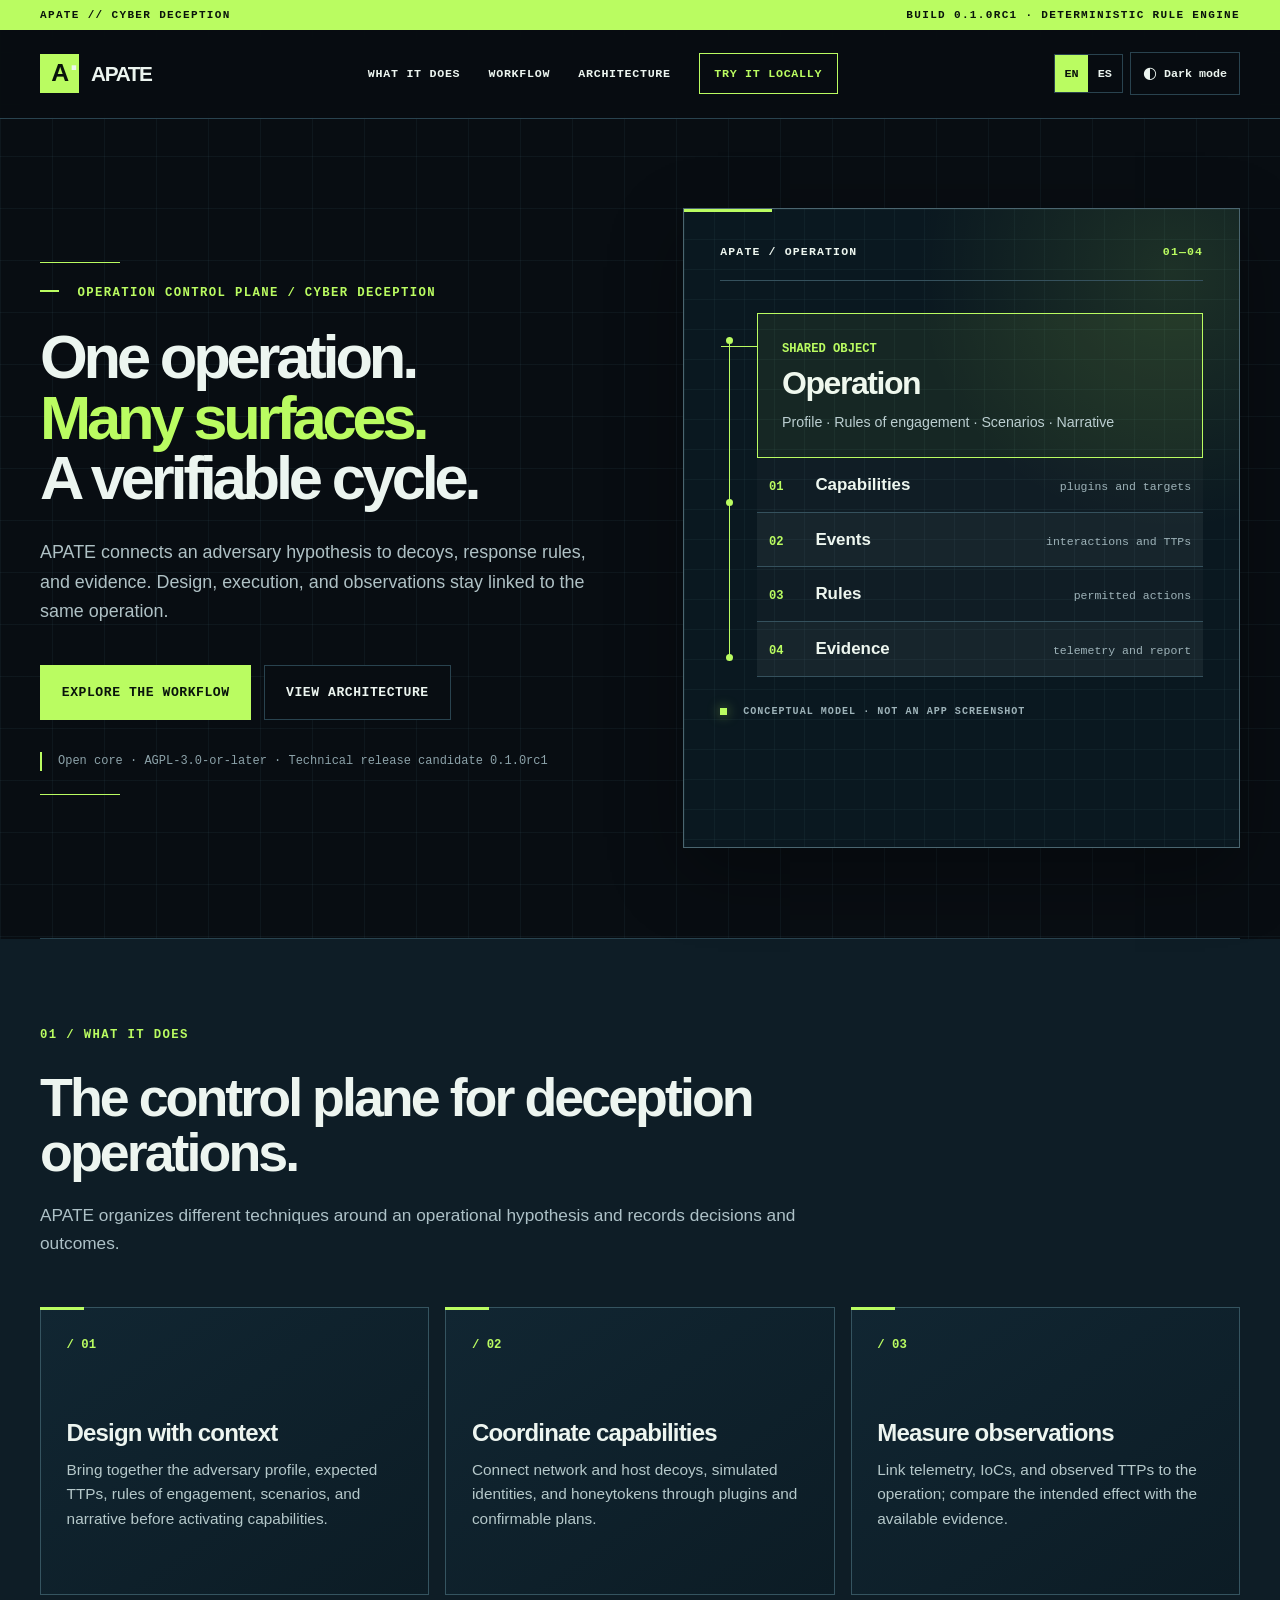
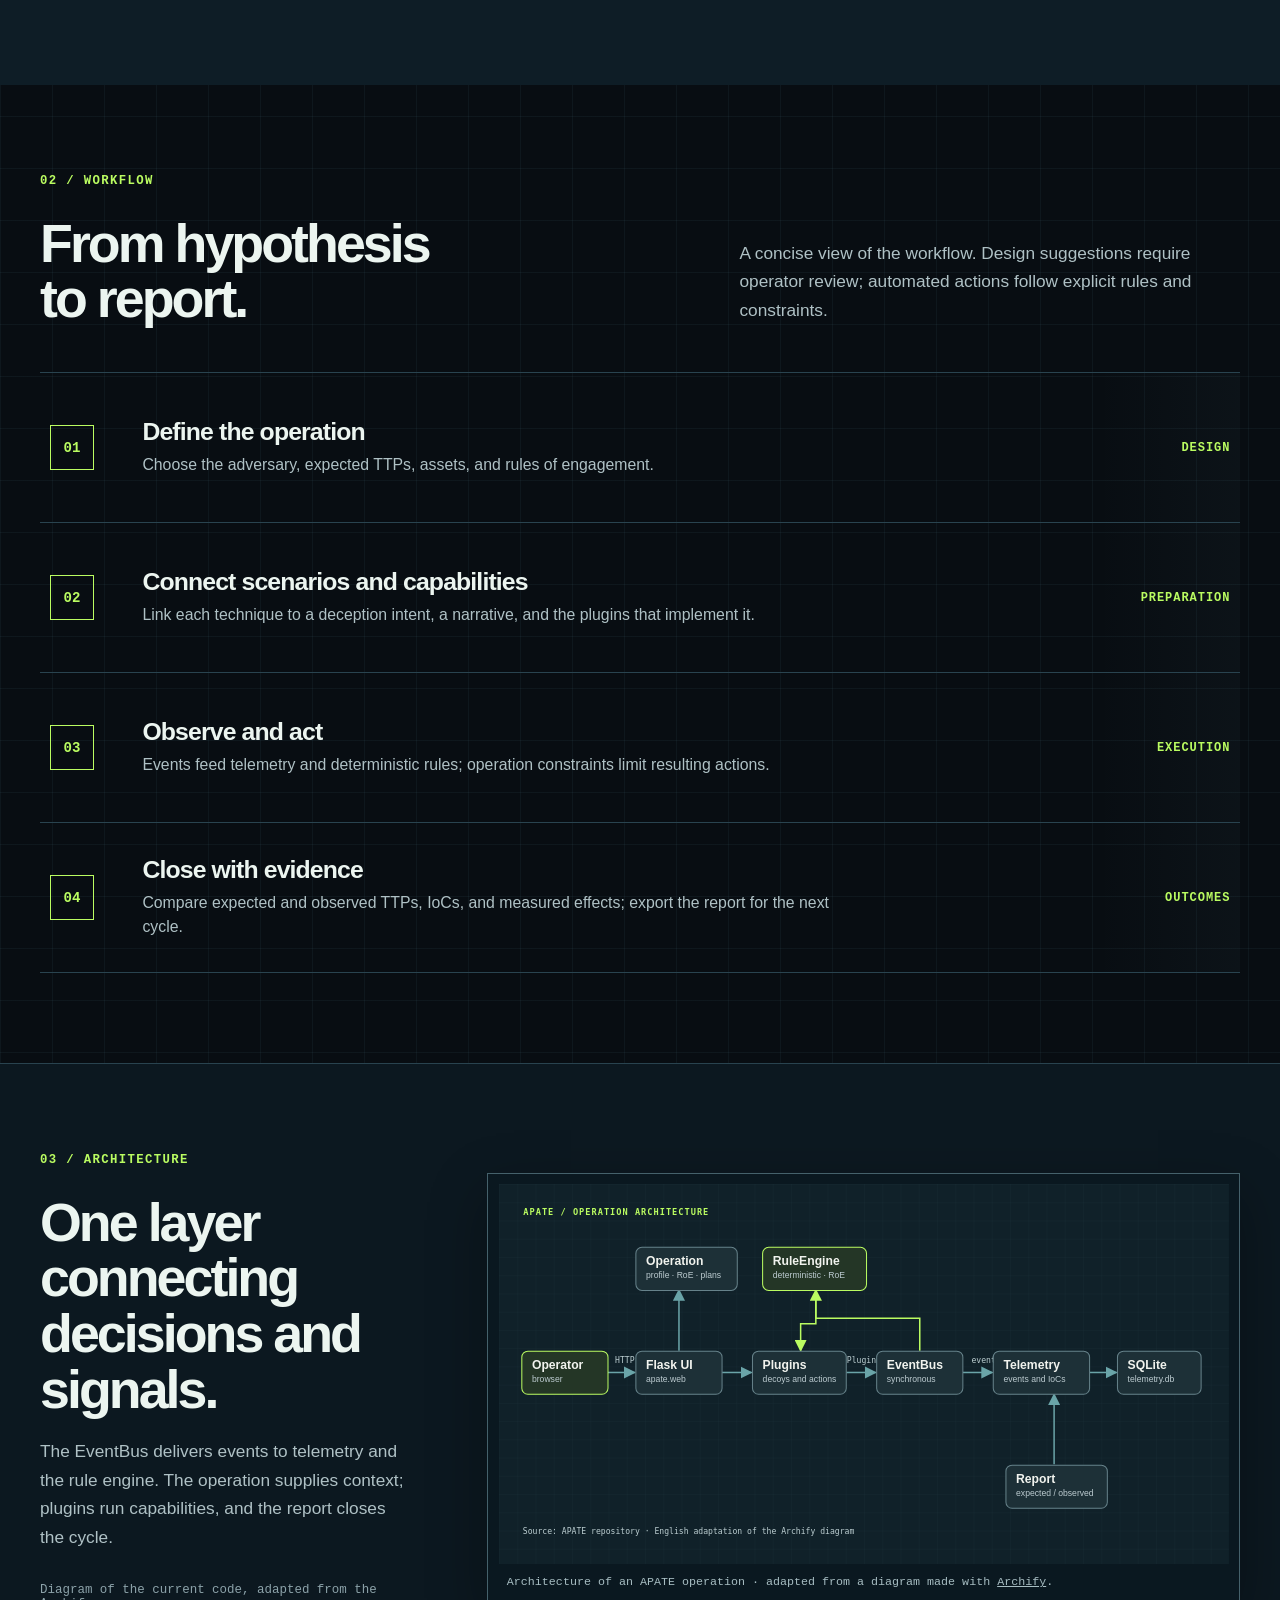
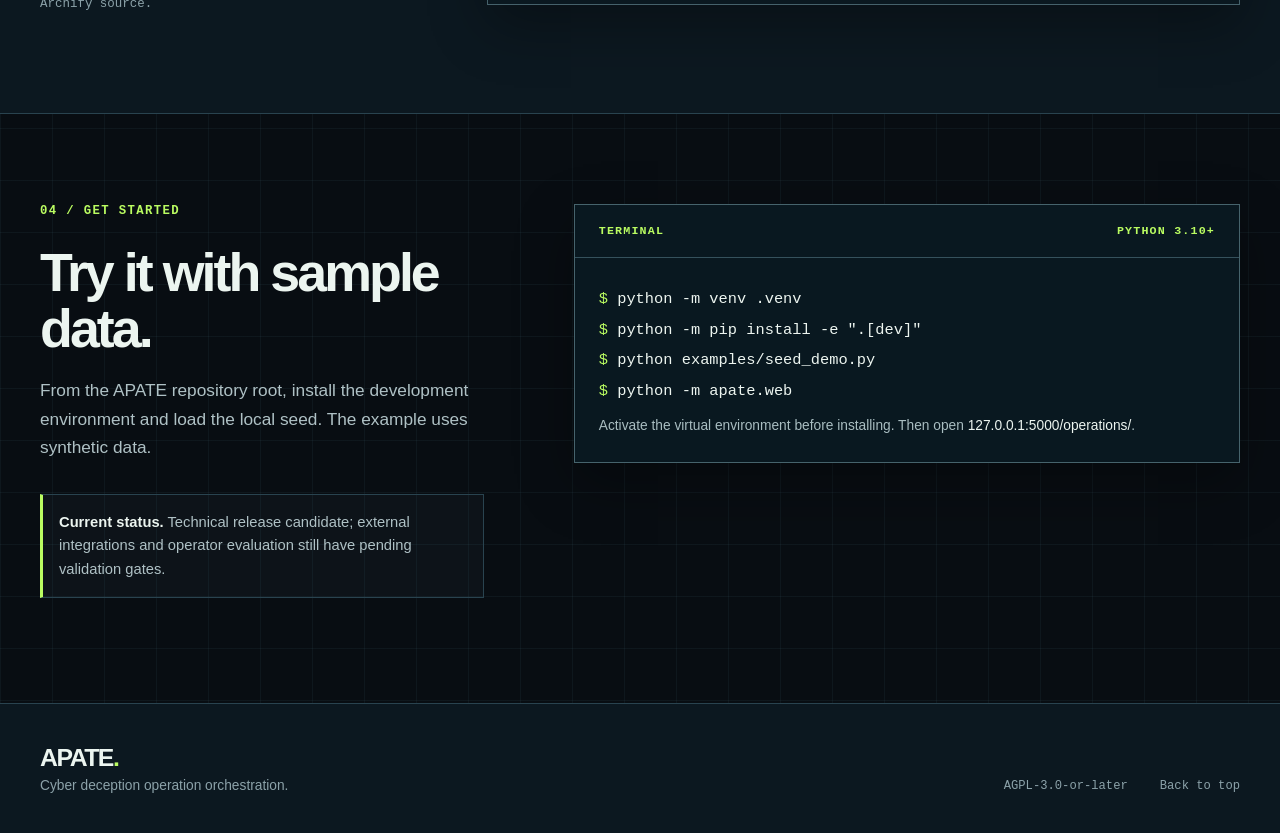
==== index.html @ 5206edf8 "Publish bilingual APATE showcase" ====
<!doctype html>
<html lang="en">
<head>
  <meta charset="utf-8">
  <meta name="viewport" content="width=device-width, initial-scale=1">
  <meta name="theme-color" content="#080d12">
  <meta name="description" content="APATE coordinates cyber deception operations: design, capabilities, deterministic rules, telemetry, and outcomes in one cycle.">
  <title>APATE — cyber deception operations</title>
  <link rel="icon" href="assets/favicon.svg" type="image/svg+xml">
  <script src="site.js"></script>
  <link rel="stylesheet" href="styles.css">
</head>
<body>
  <a class="skip-link" href="#contenido">Skip to content</a>
  <div class="system-bar"><div class="shell system-bar-inner"><span>APATE // CYBER DECEPTION</span><span>BUILD 0.1.0RC1 · DETERMINISTIC RULE ENGINE</span></div></div>
  <header class="site-header">
    <div class="shell header-inner">
      <a class="wordmark" href="#inicio" aria-label="APATE, back to top"><span class="wordmark-mark" aria-hidden="true">A<span class="mark-dot">.</span></span><span>APATE</span></a>
      <nav class="nav" aria-label="Main navigation">
        <a href="#que-hace">What it does</a>
        <a href="#flujo">Workflow</a>
        <a href="#arquitectura">Architecture</a>
        <a class="nav-cta" href="#probar">Try it locally</a>
      </nav>
      <div class="header-controls">
        <div class="language-toggle" role="group" aria-label="Site language">
          <a href="index.html?lang=en" lang="en" hreflang="en" aria-current="page" data-language-choice="en">EN</a>
          <a href="es/index.html?lang=es" lang="es" hreflang="es" data-language-choice="es">ES</a>
        </div>
        <button class="theme-toggle" type="button" data-theme-toggle aria-label="Dark mode" aria-pressed="false"><span class="theme-symbol" aria-hidden="true">◐</span><span>Dark mode</span></button>
      </div>
    </div>
  </header>

  <main id="contenido">
    <section class="hero shell" id="inicio" aria-labelledby="hero-title">
      <div class="hero-copy">
        <p class="eyebrow"><span class="eyebrow-line"></span> OPERATION CONTROL PLANE / CYBER DECEPTION</p>
        <h1 id="hero-title">One operation.<br><em>Many surfaces.</em><br>A verifiable cycle.</h1>
        <p class="hero-lede">APATE connects an adversary hypothesis to decoys, response rules, and evidence. Design, execution, and observations stay linked to the same operation.</p>
        <div class="hero-actions">
          <a class="button button-primary" href="#flujo">Explore the workflow</a>
          <a class="button button-secondary" href="#arquitectura">View architecture</a>
        </div>
        <p class="hero-note">Open core · AGPL-3.0-or-later · Technical release candidate 0.1.0rc1</p>
      </div>

      <div class="hero-visual" role="img" aria-label="Conceptual operation model: profile, rules, capabilities, and evidence">
        <div class="visual-top"><span>APATE / OPERATION</span><span class="visual-id">01—04</span></div>
        <div class="visual-grid">
          <div class="visual-main">
            <span class="visual-label">SHARED OBJECT</span>
            <strong>Operation</strong>
            <p>Profile · Rules of engagement · Scenarios · Narrative</p>
          </div>
          <div class="visual-rail" aria-hidden="true"><span></span><span></span><span></span></div>
          <div class="visual-step"><span class="visual-index">01</span><span>Capabilities</span><small>plugins and targets</small></div>
          <div class="visual-step"><span class="visual-index">02</span><span>Events</span><small>interactions and TTPs</small></div>
          <div class="visual-step"><span class="visual-index">03</span><span>Rules</span><small>permitted actions</small></div>
          <div class="visual-step"><span class="visual-index">04</span><span>Evidence</span><small>telemetry and report</small></div>
        </div>
        <div class="visual-bottom"><span class="visual-pulse" aria-hidden="true"></span><span>CONCEPTUAL MODEL · NOT AN APP SCREENSHOT</span></div>
      </div>
    </section>

    <section class="section section-dark" id="que-hace" aria-labelledby="que-hace-title">
      <div class="shell">
        <div class="section-heading"><p class="eyebrow">01 / WHAT IT DOES</p><h2 id="que-hace-title">The control plane for deception operations.</h2><p>APATE organizes different techniques around an operational hypothesis and records decisions and outcomes.</p></div>
        <div class="feature-grid">
          <article class="feature"><span class="feature-number">/ 01</span><h3>Design with context</h3><p>Bring together the adversary profile, expected TTPs, rules of engagement, scenarios, and narrative before activating capabilities.</p></article>
          <article class="feature"><span class="feature-number">/ 02</span><h3>Coordinate capabilities</h3><p>Connect network and host decoys, simulated identities, and honeytokens through plugins and confirmable plans.</p></article>
          <article class="feature"><span class="feature-number">/ 03</span><h3>Measure observations</h3><p>Link telemetry, IoCs, and observed TTPs to the operation; compare the intended effect with the available evidence.</p></article>
        </div>
      </div>
    </section>

    <section class="section section-flow shell" id="flujo" aria-labelledby="flujo-title">
      <div class="section-heading section-heading-split"><div><p class="eyebrow">02 / WORKFLOW</p><h2 id="flujo-title">From hypothesis<br>to report.</h2></div><p>A concise view of the workflow. Design suggestions require operator review; automated actions follow explicit rules and constraints.</p></div>
      <ol class="flow-list">
        <li><span class="flow-num">01</span><div><h3>Define the operation</h3><p>Choose the adversary, expected TTPs, assets, and rules of engagement.</p></div><span class="flow-keyword">DESIGN</span></li>
        <li><span class="flow-num">02</span><div><h3>Connect scenarios and capabilities</h3><p>Link each technique to a deception intent, a narrative, and the plugins that implement it.</p></div><span class="flow-keyword">PREPARATION</span></li>
        <li><span class="flow-num">03</span><div><h3>Observe and act</h3><p>Events feed telemetry and deterministic rules; operation constraints limit resulting actions.</p></div><span class="flow-keyword">EXECUTION</span></li>
        <li><span class="flow-num">04</span><div><h3>Close with evidence</h3><p>Compare expected and observed TTPs, IoCs, and measured effects; export the report for the next cycle.</p></div><span class="flow-keyword">OUTCOMES</span></li>
      </ol>
    </section>

    <section class="section section-architecture" id="arquitectura" aria-labelledby="arquitectura-title">
      <div class="shell architecture-layout">
        <div class="architecture-copy"><p class="eyebrow">03 / ARCHITECTURE</p><h2 id="arquitectura-title">One layer connecting decisions and signals.</h2><p>The EventBus delivers events to telemetry and the rule engine. The operation supplies context; plugins run capabilities, and the report closes the cycle.</p><p class="architecture-caption">Diagram of the current code, adapted from the Archify source.</p></div>
        <figure class="architecture-figure"><img src="assets/apate-architecture-en.svg" alt="APATE architecture: operator and interface, operation, plugins, EventBus, rule engine, SQLite telemetry, and report" width="1440" height="750" loading="lazy"><figcaption>Architecture of an APATE operation · adapted from a diagram made with <a href="https://github.com/tt-a1i/archify">Archify</a>.</figcaption></figure>
      </div>
    </section>

    <section class="section section-try shell" id="probar" aria-labelledby="probar-title">
      <div class="try-copy"><p class="eyebrow">04 / GET STARTED</p><h2 id="probar-title">Try it with sample data.</h2><p>From the APATE repository root, install the development environment and load the local seed. The example uses synthetic data.</p><p class="status-note"><strong>Current status.</strong> Technical release candidate; external integrations and operator evaluation still have pending validation gates.</p></div>
      <div class="terminal" aria-label="Commands to run APATE locally"><div class="terminal-top"><span>TERMINAL</span><span>PYTHON 3.10+</span></div><pre><code><span class="prompt">$</span> python -m venv .venv
<span class="prompt">$</span> python -m pip install -e ".[dev]"
<span class="prompt">$</span> python examples/seed_demo.py
<span class="prompt">$</span> python -m apate.web</code></pre><p>Activate the virtual environment before installing. Then open <code>127.0.0.1:5000/operations/</code>.</p></div>
    </section>
  </main>

  <footer class="site-footer"><div class="shell footer-inner"><div><strong>APATE<span class="footer-period">.</span></strong><p>Cyber deception operation orchestration.</p></div><div class="footer-meta"><span>AGPL-3.0-or-later</span><a href="#inicio">Back to top</a></div></div></footer>
</body>
</html>
---- styles.css ----
:root {
  color-scheme: dark;
  --paper: #080d12;
  --paper-deep: #0c1820;
  --ink: #ecf5f0;
  --body-text: #afc1c5;
  --muted: #8ca2a9;
  --line: #29434f;
  --grid: rgba(103, 158, 170, .07);
  --signal: #bafc61;
  --signal-ink: #09140b;
  --panel-signal: #bafc61;
  --header-bg: rgba(8, 13, 18, .94);
  --section-bg: #0e1d26;
  --night: #0a1820;
  --night-soft: #112632;
  --night-line: #35515d;
  --shadow: rgba(0, 0, 0, .32);
  font-family: Arial, Helvetica, sans-serif;
  font-synthesis: none;
}

html[data-theme="light"] {
  color-scheme: light;
  --paper: #edf4f4;
  --paper-deep: #dfe9e9;
  --ink: #10232b;
  --body-text: #3b555d;
  --muted: #5c747a;
  --line: #adc3c7;
  --grid: rgba(26, 69, 79, .07);
  --signal: #427000;
  --signal-ink: #ffffff;
  --header-bg: rgba(237, 244, 244, .95);
  --shadow: rgba(22, 53, 65, .14);
}

* { box-sizing: border-box; }
html { scroll-behavior: smooth; }
body {
  margin: 0;
  color: var(--ink);
  background-color: var(--paper);
  background-image:
    linear-gradient(var(--grid) 1px, transparent 1px),
    linear-gradient(90deg, var(--grid) 1px, transparent 1px);
  background-size: 52px 52px;
}
img { display: block; max-width: 100%; }
a { color: inherit; }
a:focus-visible, button:focus-visible { outline: 3px solid var(--signal); outline-offset: 4px; }
section { scroll-margin-top: 8rem; }
.shell { width: min(1360px, calc(100% - 5rem)); margin-inline: auto; }
.skip-link { position: absolute; top: -100px; left: 1rem; z-index: 30; padding: .8rem 1rem; color: var(--signal-ink); background: var(--signal); }
.skip-link:focus { top: 1rem; }

.system-bar { color: var(--signal-ink); background: var(--signal); }
.system-bar-inner {
  display: flex;
  justify-content: space-between;
  gap: 1rem;
  padding-block: .55rem;
  font: 700 .69rem "Courier New", monospace;
  letter-spacing: .12em;
}
.site-header { position: sticky; top: 0; z-index: 20; border-bottom: 1px solid var(--line); background: var(--header-bg); backdrop-filter: blur(14px); }
.header-inner { display: flex; align-items: center; justify-content: space-between; gap: clamp(1rem, 2vw, 2.5rem); min-height: 88px; }
.wordmark { display: inline-flex; align-items: center; gap: .75rem; text-decoration: none; font-size: 1.3rem; font-weight: 900; letter-spacing: -.065em; }
.wordmark-mark { display: grid; place-items: center; position: relative; width: 39px; height: 39px; color: var(--signal-ink); background: var(--signal); font-size: 1.55rem; line-height: 1; }
.mark-dot { position: absolute; top: -11px; right: 2px; color: var(--ink); font-size: 2rem; }
.nav { display: flex; align-items: center; gap: clamp(1rem, 2.2vw, 2.2rem); }
.nav a { font: 700 .73rem "Courier New", monospace; letter-spacing: .06em; text-decoration: none; text-transform: uppercase; }
.nav a:not(.nav-cta):hover, .footer-meta a:hover { color: var(--signal); }
.nav-cta { padding: .8rem .9rem; border: 1px solid var(--signal); color: var(--signal); transition: background .2s, color .2s; }
.nav-cta:hover { color: var(--signal-ink); background: var(--signal); }
.header-controls { display: flex; align-items: center; gap: .45rem; white-space: nowrap; }
.language-toggle { display: inline-flex; border: 1px solid var(--line); }
.language-toggle a { padding: .72rem .6rem; font: 700 .74rem "Courier New", monospace; text-decoration: none; }
.language-toggle a:hover { color: var(--signal); }
.language-toggle a[aria-current="page"] { color: var(--signal-ink); background: var(--signal); }
.language-toggle a[aria-current="page"]:hover { color: var(--signal-ink); }
.theme-toggle { display: inline-flex; align-items: center; gap: .45rem; min-height: 2.7rem; padding: .5rem .75rem; border: 1px solid var(--line); color: var(--ink); background: transparent; font: 700 .73rem "Courier New", monospace; cursor: pointer; }
.theme-toggle:hover, .theme-toggle[aria-pressed="true"] { border-color: var(--signal); color: var(--signal); background: rgba(129, 195, 111, .06); }
.theme-symbol { font-size: 1rem; line-height: 1; }

.hero { display: grid; grid-template-columns: minmax(0, 1.02fr) minmax(0, .98fr); align-items: center; gap: clamp(2.5rem, 5vw, 6rem); min-height: 790px; padding-block: clamp(5rem, 7vw, 8rem); border-bottom: 1px solid var(--line); }
.hero-copy { position: relative; padding-block: 1.5rem; }
.hero-copy::before, .hero-copy::after { content: ""; position: absolute; left: 0; width: 5rem; height: 1px; background: var(--signal); }
.hero-copy::before { top: 0; }
.hero-copy::after { bottom: 0; }
.eyebrow { margin: 0 0 1.7rem; color: var(--signal); font: 700 .77rem "Courier New", monospace; letter-spacing: .11em; text-transform: uppercase; }
.eyebrow-line { display: inline-block; width: 1.2rem; height: 2px; margin: 0 .6rem .22rem 0; background: currentColor; }
h1, h2, h3, p { overflow-wrap: break-word; }
h1, h2, h3 { margin-top: 0; }
h1 { margin-bottom: 1.8rem; font-size: clamp(3.25rem, 4.8vw, 5.7rem); line-height: .99; letter-spacing: -.068em; font-weight: 900; }
h1 em { color: var(--signal); font-style: normal; }
.hero-lede { max-width: 37rem; margin-bottom: 0; color: var(--body-text); font-size: clamp(1.05rem, 1.4vw, 1.2rem); line-height: 1.65; }
.hero-actions { display: flex; flex-wrap: wrap; gap: .8rem; margin-top: 2.4rem; }
.button { display: inline-flex; align-items: center; justify-content: center; min-height: 3.4rem; padding: .8rem 1.3rem; border: 1px solid var(--line); font: 700 .82rem "Courier New", monospace; letter-spacing: .04em; text-decoration: none; text-transform: uppercase; transition: transform .2s, background .2s, color .2s; }
.button:hover { transform: translateY(-2px); }
.button-primary { border-color: var(--signal); color: var(--signal-ink); background: var(--signal); }
.button-primary:hover { box-shadow: 0 0 24px rgba(186, 252, 97, .22); }
.button-secondary { color: var(--ink); background: var(--paper); }
.button-secondary:hover { border-color: var(--signal); color: var(--signal); }
.hero-note { margin: 2rem 0 0; padding-left: 1rem; border-left: 2px solid var(--signal); color: var(--muted); font: .75rem/1.6 "Courier New", monospace; }

.hero-visual {
  position: relative;
  min-height: 640px;
  overflow: hidden;
  padding: clamp(1.3rem, 2.8vw, 2.4rem);
  border: 1px solid #4b6670;
  color: #edf6ef;
  background-color: var(--night);
  background-image:
    radial-gradient(circle at 88% 10%, rgba(186, 252, 97, .11), transparent 34%),
    linear-gradient(rgba(127, 183, 197, .055) 1px, transparent 1px),
    linear-gradient(90deg, rgba(127, 183, 197, .055) 1px, transparent 1px);
  background-size: auto, 30px 30px, 30px 30px;
  box-shadow: 0 24px 70px var(--shadow);
}
.hero-visual::before { content: ""; position: absolute; top: 0; left: 0; width: 88px; height: 3px; background: var(--panel-signal); }
.visual-top, .visual-bottom { display: flex; align-items: center; justify-content: space-between; gap: 1rem; font: 700 .72rem "Courier New", monospace; letter-spacing: .1em; }
.visual-top { padding-bottom: 1.35rem; border-bottom: 1px solid var(--night-line); }
.visual-id { color: var(--panel-signal); }
.visual-grid { position: relative; margin-top: 2rem; padding-left: 2.3rem; }
.visual-main { position: relative; padding: 1.5rem; border: 1px solid var(--panel-signal); color: #eff8ee; background: rgba(186, 252, 97, .065); }
.visual-main::before { content: ""; position: absolute; top: 2rem; left: -2.3rem; width: 2.3rem; height: 1px; background: var(--panel-signal); }
.visual-label, .visual-index { color: var(--panel-signal); font: 700 .76rem "Courier New", monospace; }
.visual-main strong { display: block; margin: .6rem 0; font-size: clamp(1.7rem, 2.5vw, 2.4rem); letter-spacing: -.045em; }
.visual-main p { margin: 0; color: #bbced0; font-size: .89rem; line-height: 1.5; }
.visual-rail { position: absolute; left: .55rem; top: 1.5rem; bottom: 1rem; width: 1px; background: var(--panel-signal); }
.visual-rail span { position: absolute; left: -3px; width: 7px; height: 7px; border-radius: 50%; background: var(--panel-signal); }
.visual-rail span:nth-child(1) { top: 0; }
.visual-rail span:nth-child(2) { top: 50%; }
.visual-rail span:nth-child(3) { bottom: 0; }
.visual-step { display: grid; grid-template-columns: 2.4rem minmax(0, 1fr) auto; align-items: baseline; gap: .5rem; padding: 1.05rem .75rem; border-bottom: 1px solid var(--night-line); background: rgba(255, 255, 255, .025); font-size: 1.06rem; font-weight: 800; }
.visual-step:nth-child(2n) { background: rgba(255, 255, 255, .055); }
.visual-step small { color: #9eb3b9; font: .72rem "Courier New", monospace; text-align: right; }
.visual-bottom { justify-content: flex-start; margin-top: 1.7rem; color: #9eb3b9; font-size: .63rem; line-height: 1.5; }
.visual-pulse { flex: 0 0 auto; width: 7px; height: 7px; background: var(--panel-signal); box-shadow: 0 0 12px rgba(186, 252, 97, .55); }

.section { padding-block: clamp(5rem, 7vw, 8rem); }
.section-dark { color: #edf5f0; background: var(--section-bg); }
.section-heading { max-width: 49rem; }
.section-heading h2, .architecture-copy h2, .try-copy h2 { margin-bottom: 1.2rem; font-size: clamp(2.6rem, 4.2vw, 4.7rem); line-height: 1.04; letter-spacing: -.055em; }
.section-heading > p:last-child, .architecture-copy > p:not(.eyebrow):not(.architecture-caption), .try-copy > p:not(.eyebrow):not(.status-note) { font-size: 1.08rem; line-height: 1.65; }
.section-dark .section-heading > p:last-child { color: #adc1c7; }
.section-dark .eyebrow { color: var(--panel-signal); }
.feature-grid { display: grid; grid-template-columns: repeat(3, 1fr); gap: 1rem; margin-top: 3.1rem; }
.feature { position: relative; min-height: 288px; padding: 1.6rem; border: 1px solid #355460; background: linear-gradient(145deg, #112632, #0c1c25); }
.feature::before { content: ""; position: absolute; top: -1px; left: -1px; width: 44px; height: 3px; background: var(--panel-signal); }
.feature-number { color: var(--panel-signal); font: 700 .77rem "Courier New", monospace; }
.feature h3 { margin: 4.2rem 0 .75rem; font-size: 1.5rem; line-height: 1.13; letter-spacing: -.035em; }
.feature p { margin: 0; color: #b5c8ca; font-size: .96rem; line-height: 1.58; }

.section-heading-split { display: grid; grid-template-columns: 1fr .75fr; gap: 2rem; align-items: end; max-width: none; margin-bottom: 2.8rem; }
.section-heading-split h2 { margin-bottom: 0; }
.section-heading-split > p { max-width: 31rem; margin-bottom: .2rem; color: var(--body-text); }
.flow-list { padding: 0; margin: 0; list-style: none; border-top: 1px solid var(--line); }
.flow-list li { display: grid; grid-template-columns: 4.5rem minmax(0, 1fr) 10rem; gap: 1.3rem; align-items: center; min-height: 150px; padding-inline: .6rem; border-bottom: 1px solid var(--line); background: linear-gradient(90deg, transparent 88%, rgba(127, 183, 197, .035)); }
.flow-list li:hover { background: rgba(127, 183, 197, .06); }
.flow-num { display: grid; place-items: center; width: 2.8rem; height: 2.8rem; border: 1px solid var(--signal); color: var(--signal); font: 700 .88rem "Courier New", monospace; }
.flow-list h3 { margin-bottom: .45rem; font-size: 1.55rem; letter-spacing: -.035em; }
.flow-list p { max-width: 44rem; margin: 0; color: var(--body-text); font-size: .99rem; line-height: 1.55; }
.flow-keyword { color: var(--signal); font: 700 .75rem "Courier New", monospace; letter-spacing: .08em; text-align: right; }

.section-architecture { background: var(--paper-deep); border-top: 1px solid var(--line); border-bottom: 1px solid var(--line); }
.architecture-layout { display: grid; grid-template-columns: minmax(0, .66fr) minmax(0, 1.34fr); gap: clamp(2rem, 6vw, 7rem); align-items: center; }
.architecture-copy > p:not(.eyebrow):not(.architecture-caption) { color: var(--body-text); }
.architecture-caption { margin-top: 2rem; color: var(--muted); font: .78rem "Courier New", monospace; }
.architecture-figure { margin: 0; padding: .65rem; border: 1px solid #45616b; background: var(--night); box-shadow: 0 20px 55px var(--shadow); }
.architecture-figure img { width: 100%; height: auto; }
.architecture-figure figcaption { padding: .7rem .5rem .25rem; color: #a7bdc2; font: .73rem "Courier New", monospace; }
.architecture-figure a:hover { color: var(--panel-signal); }

.section-try { display: grid; grid-template-columns: minmax(0, .8fr) minmax(0, 1.2fr); gap: clamp(2rem, 7vw, 7rem); align-items: start; }
.try-copy > p:not(.eyebrow):not(.status-note) { color: var(--body-text); }
.status-note { margin-top: 2rem; padding: 1rem; border: 1px solid var(--line); border-left: 3px solid var(--signal); color: var(--body-text); font-size: .92rem; line-height: 1.6; background: rgba(127, 183, 197, .04); }
.status-note strong { color: var(--ink); }
.terminal { color: #edf5f0; border: 1px solid #46636c; background: #091820; box-shadow: 0 20px 55px var(--shadow); }
.terminal-top { display: flex; justify-content: space-between; gap: 1rem; padding: 1.2rem 1.5rem; border-bottom: 1px solid #35515c; color: var(--panel-signal); font: 700 .73rem "Courier New", monospace; letter-spacing: .1em; }
.terminal pre { overflow-x: auto; padding: 1.6rem 1.5rem .5rem; margin: 0; font: .96rem/2 "Courier New", monospace; }
.terminal code { font-family: inherit; }
.terminal .prompt { color: var(--panel-signal); }
.terminal p { padding: 0 1.5rem 1.6rem; margin: 0; color: #a9bdc1; font-size: .86rem; line-height: 1.6; }
.terminal p code { color: #edf5f0; }

.site-footer { border-top: 1px solid var(--line); background: var(--paper-deep); }
.footer-inner { display: flex; justify-content: space-between; align-items: end; gap: 2rem; padding-block: 2.5rem; }
.footer-inner strong { font-size: 1.55rem; font-weight: 900; letter-spacing: -.06em; }
.footer-period { color: var(--signal); }
.footer-inner p { margin: .4rem 0 0; color: var(--muted); font-size: .86rem; }
.footer-meta { display: flex; gap: 2rem; color: var(--muted); font: .76rem "Courier New", monospace; }
.footer-meta a { text-decoration: none; }

@media (max-width: 1100px) {
  .shell { width: min(100% - 3rem, 900px); }
  .header-inner { flex-wrap: wrap; gap: 1rem 1.5rem; padding-block: 1rem; }
  .nav { order: 3; width: 100%; justify-content: flex-start; }
  .hero { grid-template-columns: 1fr; min-height: auto; }
  .hero-visual { min-height: auto; max-width: 700px; }
  .architecture-layout { grid-template-columns: 1fr; }
  .architecture-copy { max-width: 46rem; }
}

@media (max-width: 720px) {
  .shell { width: calc(100% - 2rem); }
  section { scroll-margin-top: 12rem; }
  .system-bar-inner { flex-wrap: wrap; font-size: .62rem; }
  .header-inner { align-items: flex-start; flex-direction: column; gap: .75rem; }
  .header-controls { width: 100%; justify-content: space-between; }
  .nav { width: 100%; overflow-x: auto; gap: 1.2rem; padding-bottom: .3rem; white-space: nowrap; }
  .nav a { font-size: .7rem; }
  .nav-cta { padding: .55rem .65rem; }
  .hero { padding-block: 4rem 5rem; }
  h1 { font-size: clamp(2.9rem, 10.5vw, 4.7rem); }
  .hero-visual { padding: 1.1rem; }
  .visual-step { grid-template-columns: 2rem 1fr; }
  .visual-step small { grid-column: 2; text-align: left; }
  .feature-grid, .section-heading-split, .section-try { grid-template-columns: 1fr; }
  .feature { min-height: 238px; }
  .feature h3 { margin-top: 2.5rem; }
  .flow-list li { grid-template-columns: 3rem 1fr; gap: .5rem 1rem; padding-block: 1.4rem; }
  .flow-keyword { grid-column: 2; text-align: left; }
  .footer-inner { align-items: flex-start; flex-direction: column; }
}

@media (prefers-reduced-motion: reduce) {
  html { scroll-behavior: auto; }
  .button, .nav-cta { transition: none; }
}
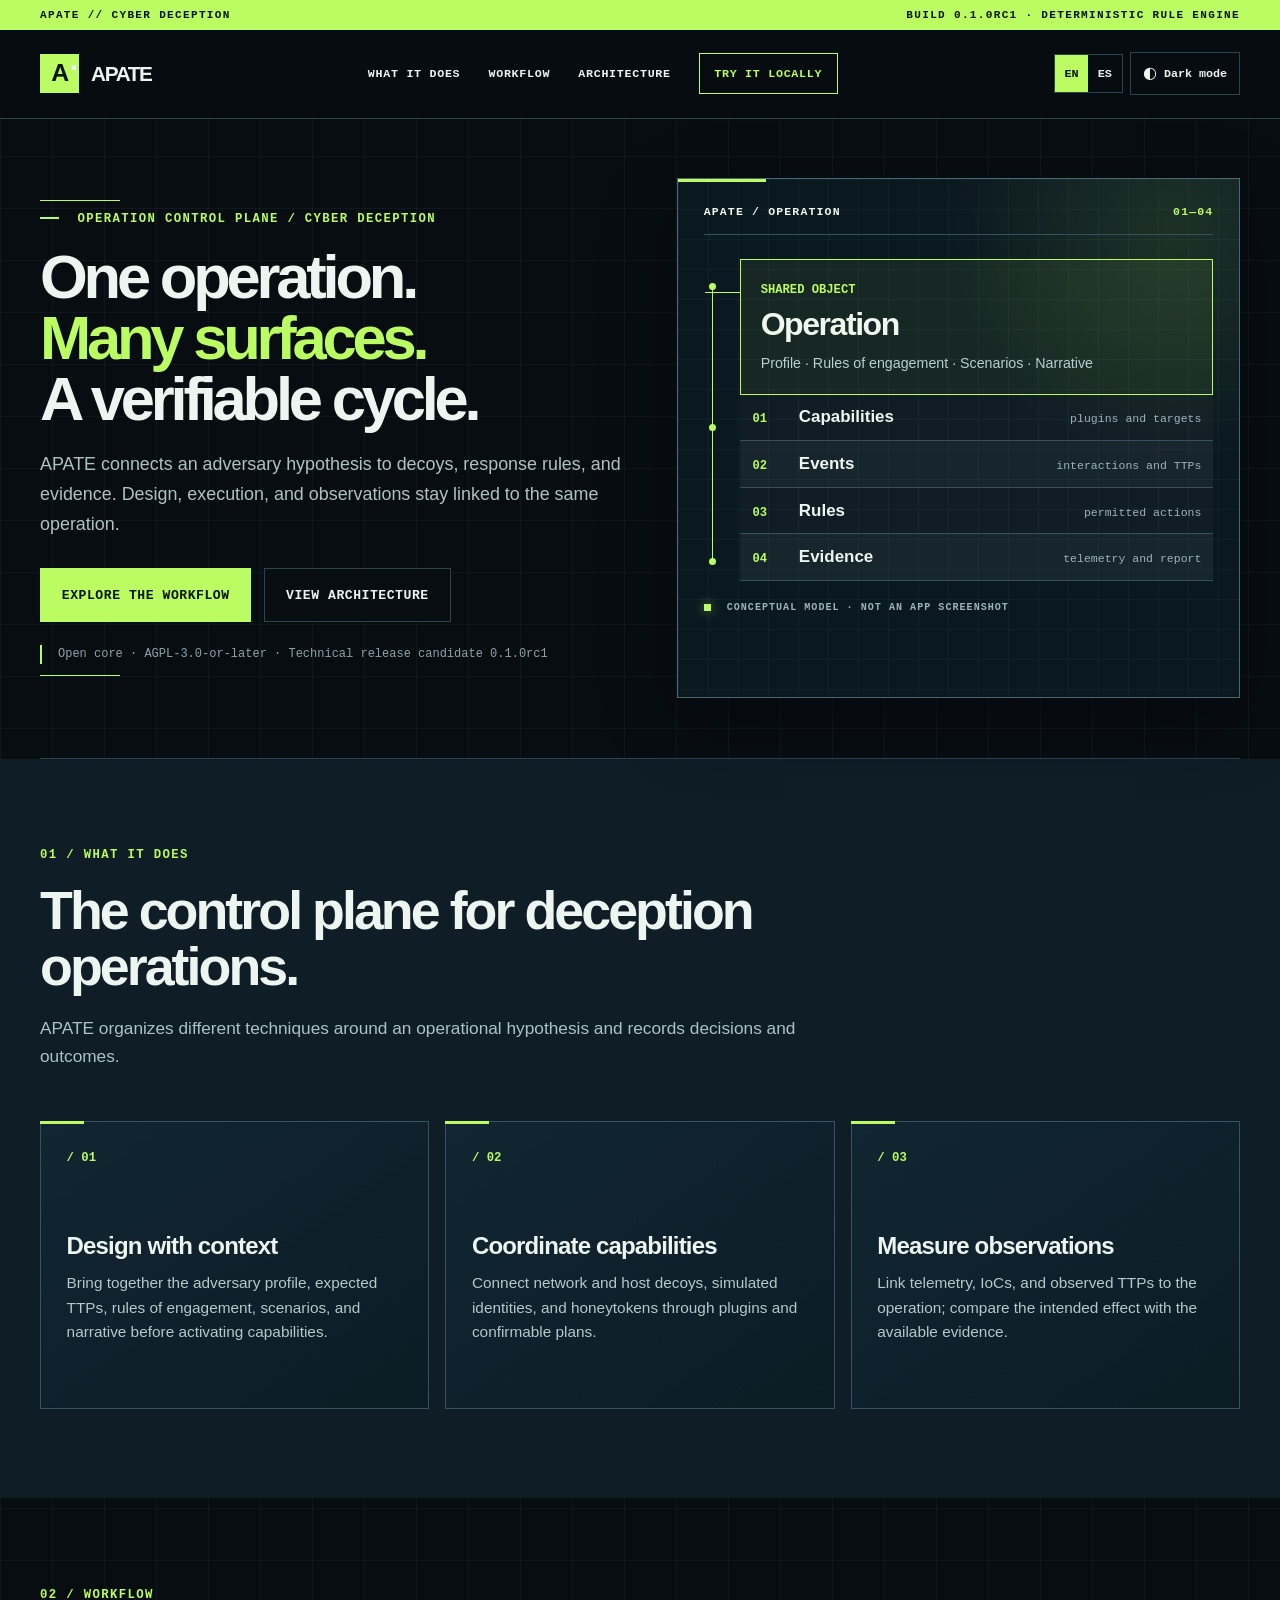
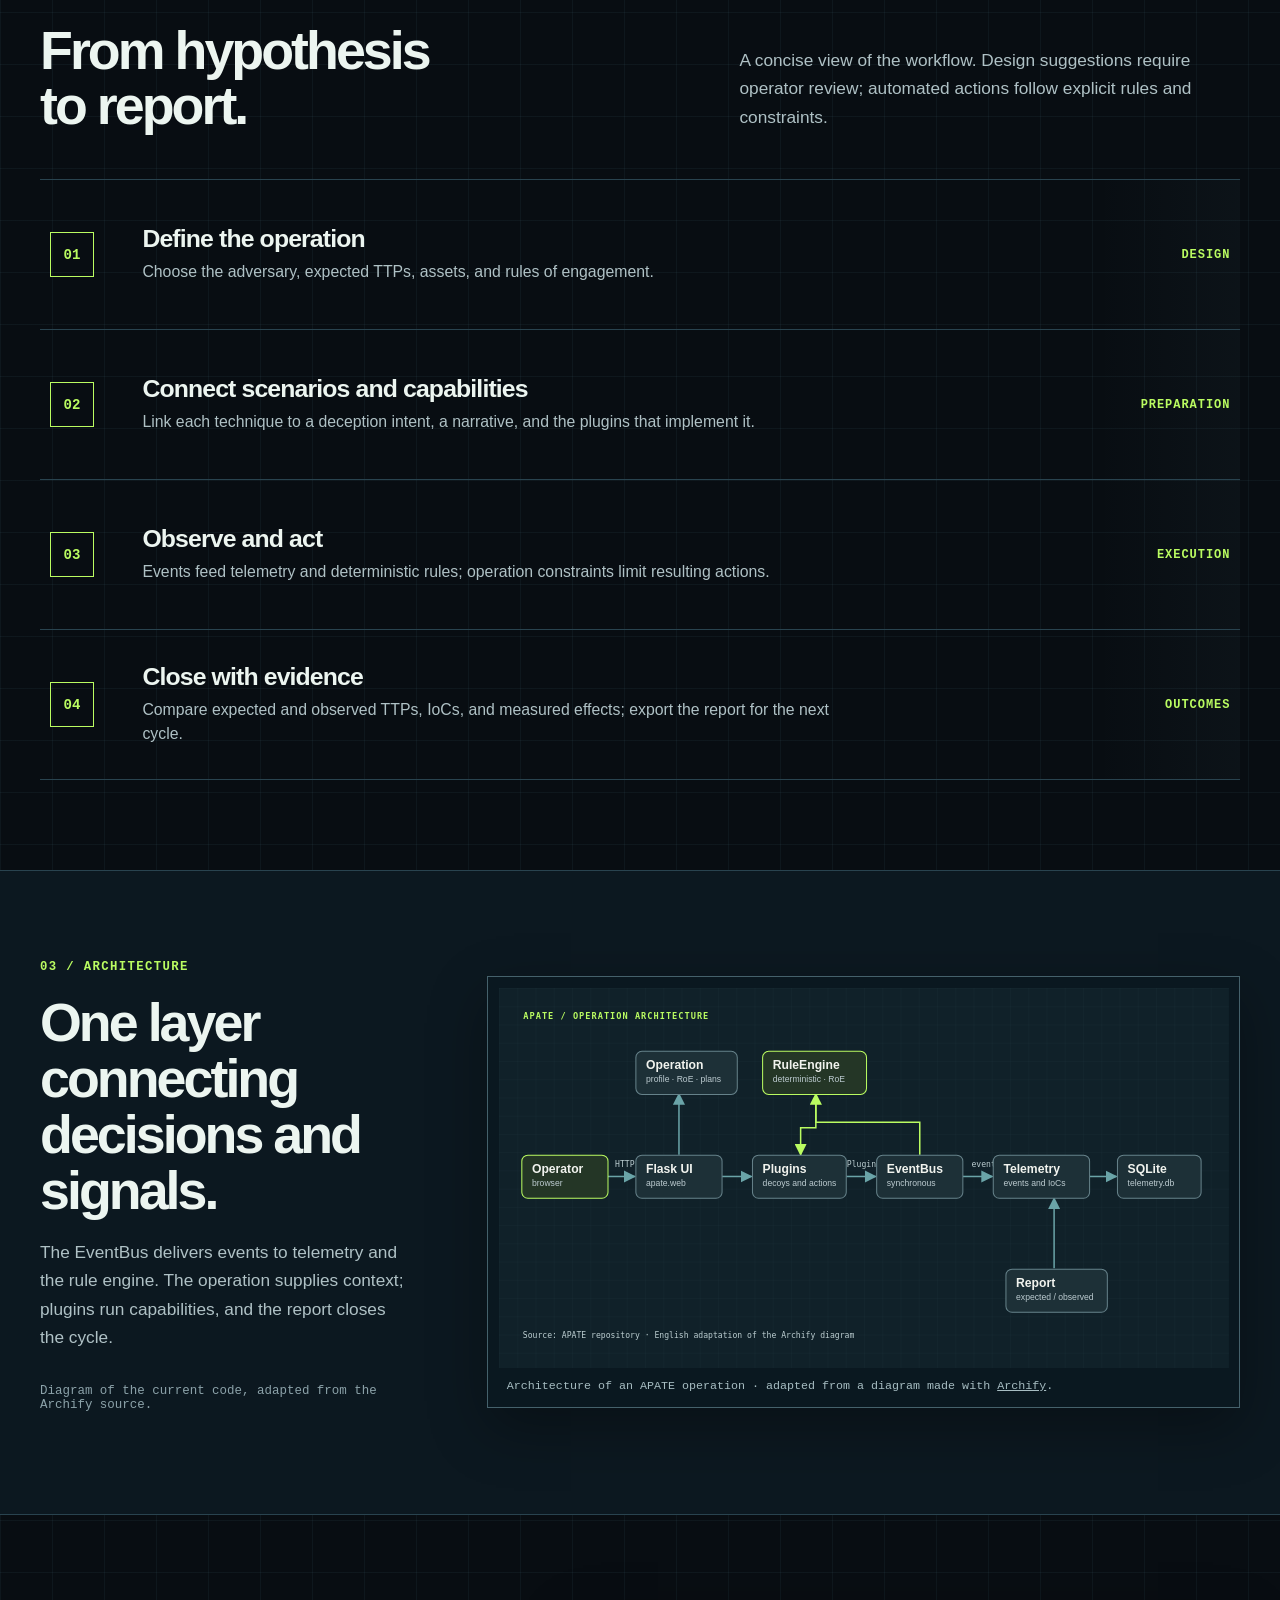
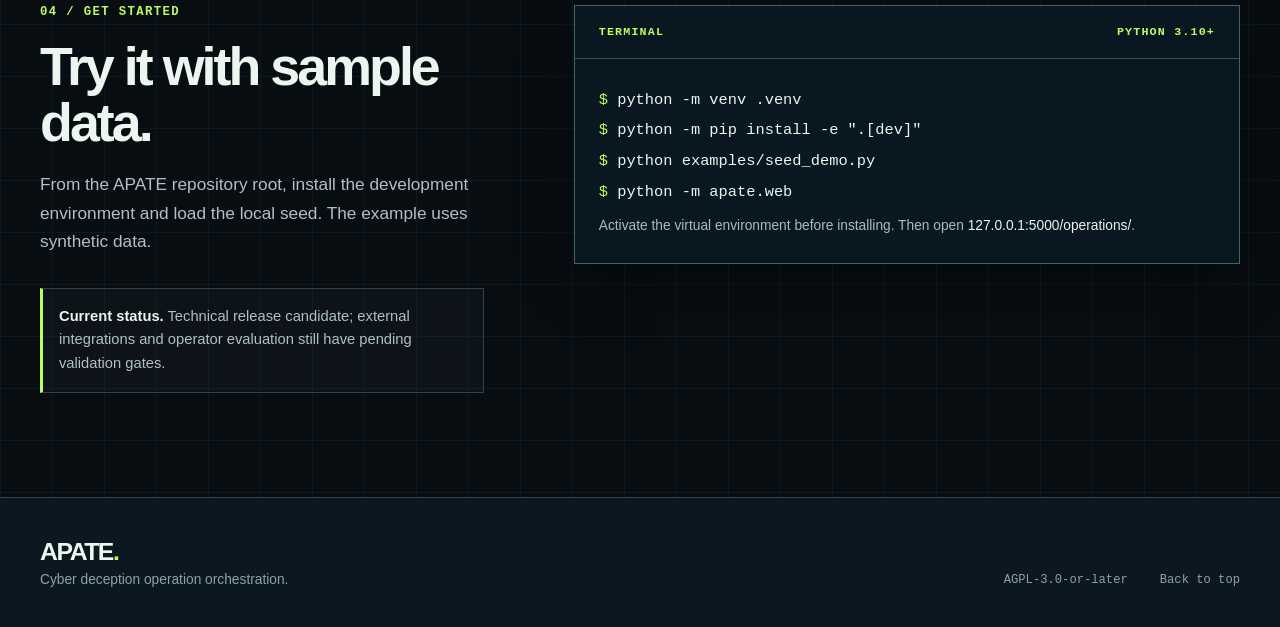
==== commit 42906703: "style: refresh compact hero stylesheet" ====
--- a/index.html
+++ b/index.html
@@ -8,7 +8,7 @@
   <title>APATE — cyber deception operations</title>
   <link rel="icon" href="assets/favicon.svg" type="image/svg+xml">
   <script src="site.js"></script>
-  <link rel="stylesheet" href="styles.css">
+  <link rel="stylesheet" href="styles.css?v=hero-compact-1">
 </head>
 <body>
   <a class="skip-link" href="#contenido">Skip to content</a>
--- a/styles.css
+++ b/styles.css
@@ -83,32 +83,32 @@
 .theme-toggle:hover, .theme-toggle[aria-pressed="true"] { border-color: var(--signal); color: var(--signal); background: rgba(129, 195, 111, .06); }
 .theme-symbol { font-size: 1rem; line-height: 1; }
 
-.hero { display: grid; grid-template-columns: minmax(0, 1.02fr) minmax(0, .98fr); align-items: center; gap: clamp(2.5rem, 5vw, 6rem); min-height: 790px; padding-block: clamp(5rem, 7vw, 8rem); border-bottom: 1px solid var(--line); }
-.hero-copy { position: relative; padding-block: 1.5rem; }
+.hero { display: grid; grid-template-columns: minmax(0, 1.02fr) minmax(0, .98fr); align-items: center; gap: clamp(2rem, 4vw, 4.5rem); min-height: 640px; padding-block: clamp(2.5rem, 3.5vw, 4rem); border-bottom: 1px solid var(--line); }
+.hero-copy { position: relative; padding-block: .75rem; }
 .hero-copy::before, .hero-copy::after { content: ""; position: absolute; left: 0; width: 5rem; height: 1px; background: var(--signal); }
 .hero-copy::before { top: 0; }
 .hero-copy::after { bottom: 0; }
-.eyebrow { margin: 0 0 1.7rem; color: var(--signal); font: 700 .77rem "Courier New", monospace; letter-spacing: .11em; text-transform: uppercase; }
+.eyebrow { margin: 0 0 1.3rem; color: var(--signal); font: 700 .77rem "Courier New", monospace; letter-spacing: .11em; text-transform: uppercase; }
 .eyebrow-line { display: inline-block; width: 1.2rem; height: 2px; margin: 0 .6rem .22rem 0; background: currentColor; }
 h1, h2, h3, p { overflow-wrap: break-word; }
 h1, h2, h3 { margin-top: 0; }
-h1 { margin-bottom: 1.8rem; font-size: clamp(3.25rem, 4.8vw, 5.7rem); line-height: .99; letter-spacing: -.068em; font-weight: 900; }
+h1 { margin-bottom: 1.3rem; font-size: clamp(3.25rem, 4.8vw, 5.7rem); line-height: .99; letter-spacing: -.068em; font-weight: 900; }
 h1 em { color: var(--signal); font-style: normal; }
 .hero-lede { max-width: 37rem; margin-bottom: 0; color: var(--body-text); font-size: clamp(1.05rem, 1.4vw, 1.2rem); line-height: 1.65; }
-.hero-actions { display: flex; flex-wrap: wrap; gap: .8rem; margin-top: 2.4rem; }
+.hero-actions { display: flex; flex-wrap: wrap; gap: .8rem; margin-top: 1.8rem; }
 .button { display: inline-flex; align-items: center; justify-content: center; min-height: 3.4rem; padding: .8rem 1.3rem; border: 1px solid var(--line); font: 700 .82rem "Courier New", monospace; letter-spacing: .04em; text-decoration: none; text-transform: uppercase; transition: transform .2s, background .2s, color .2s; }
 .button:hover { transform: translateY(-2px); }
 .button-primary { border-color: var(--signal); color: var(--signal-ink); background: var(--signal); }
 .button-primary:hover { box-shadow: 0 0 24px rgba(186, 252, 97, .22); }
 .button-secondary { color: var(--ink); background: var(--paper); }
 .button-secondary:hover { border-color: var(--signal); color: var(--signal); }
-.hero-note { margin: 2rem 0 0; padding-left: 1rem; border-left: 2px solid var(--signal); color: var(--muted); font: .75rem/1.6 "Courier New", monospace; }
+.hero-note { margin: 1.4rem 0 0; padding-left: 1rem; border-left: 2px solid var(--signal); color: var(--muted); font: .75rem/1.6 "Courier New", monospace; }
 
 .hero-visual {
   position: relative;
-  min-height: 640px;
+  min-height: 520px;
   overflow: hidden;
-  padding: clamp(1.3rem, 2.8vw, 2.4rem);
+  padding: clamp(1.1rem, 2vw, 1.8rem);
   border: 1px solid #4b6670;
   color: #edf6ef;
   background-color: var(--night);
@@ -121,10 +121,10 @@
 }
 .hero-visual::before { content: ""; position: absolute; top: 0; left: 0; width: 88px; height: 3px; background: var(--panel-signal); }
 .visual-top, .visual-bottom { display: flex; align-items: center; justify-content: space-between; gap: 1rem; font: 700 .72rem "Courier New", monospace; letter-spacing: .1em; }
-.visual-top { padding-bottom: 1.35rem; border-bottom: 1px solid var(--night-line); }
+.visual-top { padding-bottom: 1rem; border-bottom: 1px solid var(--night-line); }
 .visual-id { color: var(--panel-signal); }
-.visual-grid { position: relative; margin-top: 2rem; padding-left: 2.3rem; }
-.visual-main { position: relative; padding: 1.5rem; border: 1px solid var(--panel-signal); color: #eff8ee; background: rgba(186, 252, 97, .065); }
+.visual-grid { position: relative; margin-top: 1.5rem; padding-left: 2.3rem; }
+.visual-main { position: relative; padding: 1.2rem; border: 1px solid var(--panel-signal); color: #eff8ee; background: rgba(186, 252, 97, .065); }
 .visual-main::before { content: ""; position: absolute; top: 2rem; left: -2.3rem; width: 2.3rem; height: 1px; background: var(--panel-signal); }
 .visual-label, .visual-index { color: var(--panel-signal); font: 700 .76rem "Courier New", monospace; }
 .visual-main strong { display: block; margin: .6rem 0; font-size: clamp(1.7rem, 2.5vw, 2.4rem); letter-spacing: -.045em; }
@@ -134,10 +134,10 @@
 .visual-rail span:nth-child(1) { top: 0; }
 .visual-rail span:nth-child(2) { top: 50%; }
 .visual-rail span:nth-child(3) { bottom: 0; }
-.visual-step { display: grid; grid-template-columns: 2.4rem minmax(0, 1fr) auto; align-items: baseline; gap: .5rem; padding: 1.05rem .75rem; border-bottom: 1px solid var(--night-line); background: rgba(255, 255, 255, .025); font-size: 1.06rem; font-weight: 800; }
+.visual-step { display: grid; grid-template-columns: 2.4rem minmax(0, 1fr) auto; align-items: baseline; gap: .5rem; padding: .8rem .75rem; border-bottom: 1px solid var(--night-line); background: rgba(255, 255, 255, .025); font-size: 1.06rem; font-weight: 800; }
 .visual-step:nth-child(2n) { background: rgba(255, 255, 255, .055); }
 .visual-step small { color: #9eb3b9; font: .72rem "Courier New", monospace; text-align: right; }
-.visual-bottom { justify-content: flex-start; margin-top: 1.7rem; color: #9eb3b9; font-size: .63rem; line-height: 1.5; }
+.visual-bottom { justify-content: flex-start; margin-top: 1.2rem; color: #9eb3b9; font-size: .63rem; line-height: 1.5; }
 .visual-pulse { flex: 0 0 auto; width: 7px; height: 7px; background: var(--panel-signal); box-shadow: 0 0 12px rgba(186, 252, 97, .55); }
 
 .section { padding-block: clamp(5rem, 7vw, 8rem); }
@@ -213,7 +213,7 @@
   .nav { width: 100%; overflow-x: auto; gap: 1.2rem; padding-bottom: .3rem; white-space: nowrap; }
   .nav a { font-size: .7rem; }
   .nav-cta { padding: .55rem .65rem; }
-  .hero { padding-block: 4rem 5rem; }
+  .hero { padding-block: 2.5rem 3rem; }
   h1 { font-size: clamp(2.9rem, 10.5vw, 4.7rem); }
   .hero-visual { padding: 1.1rem; }
   .visual-step { grid-template-columns: 2rem 1fr; }
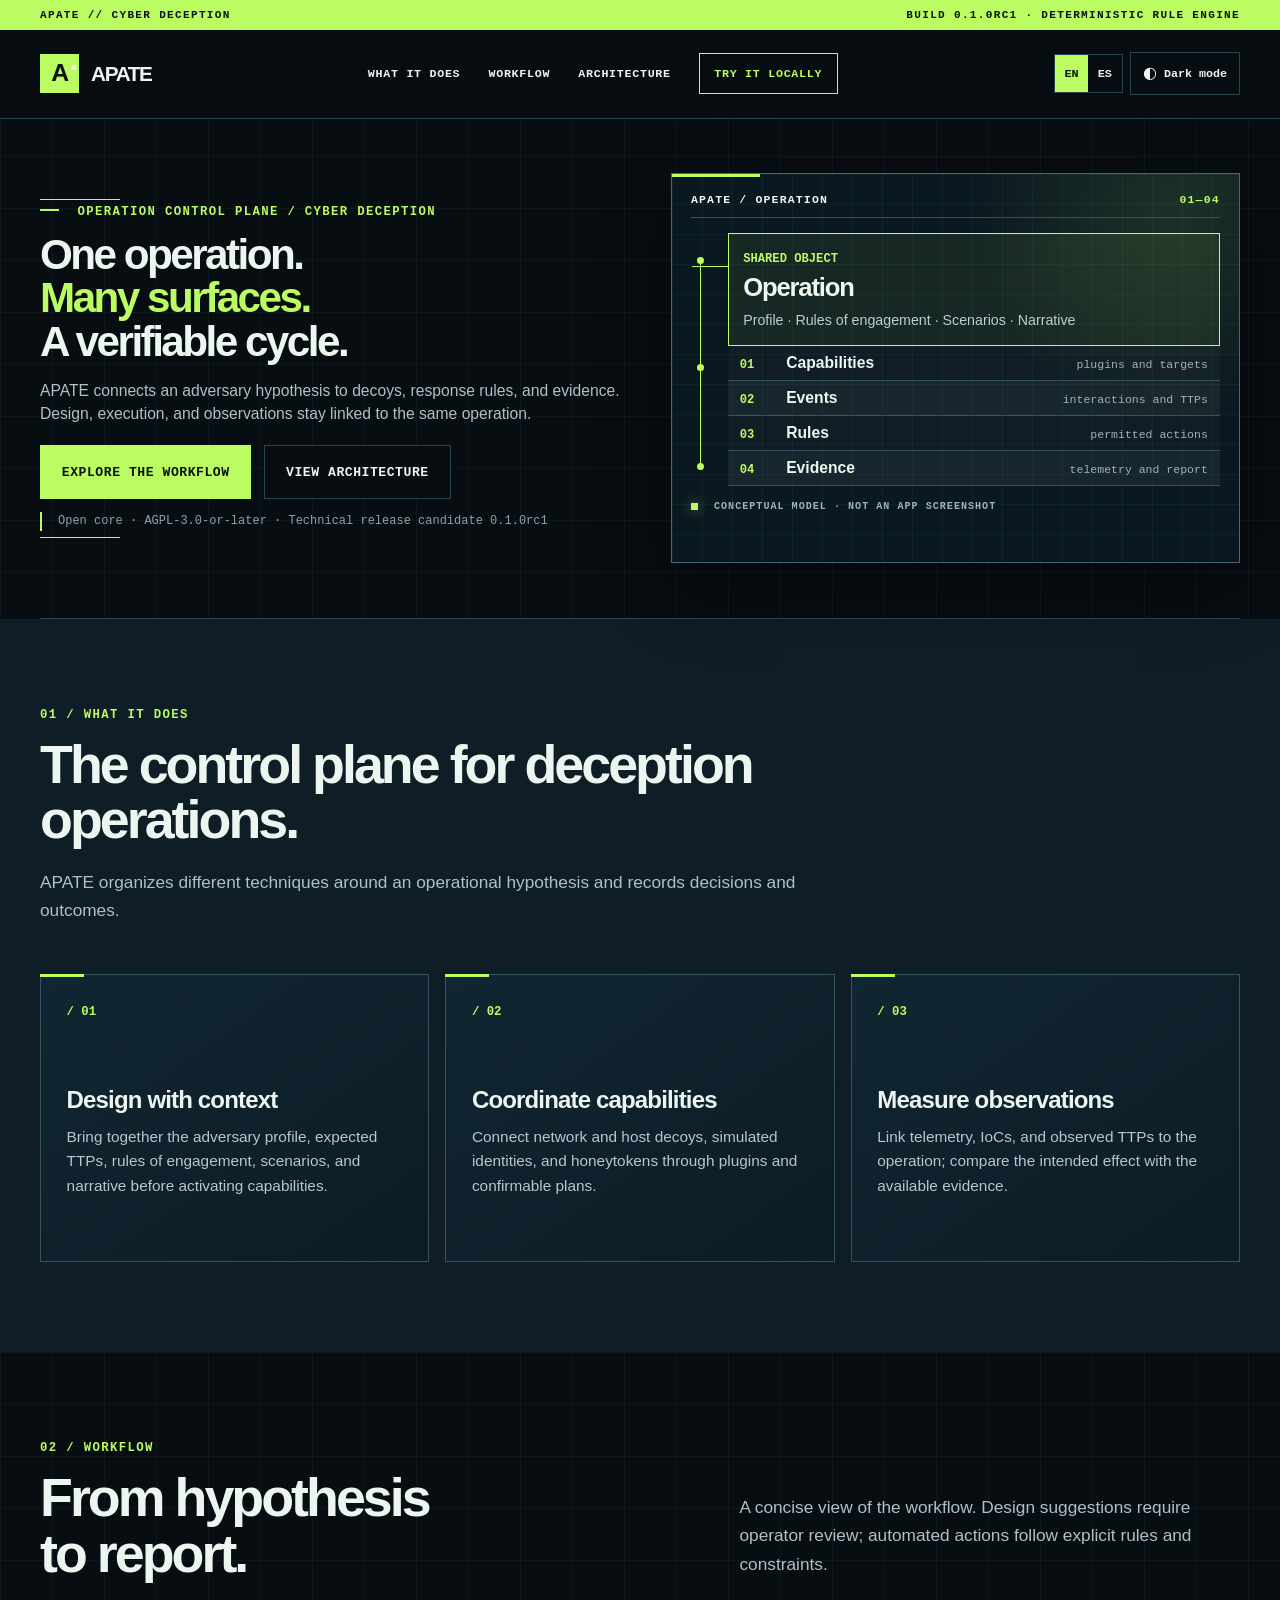
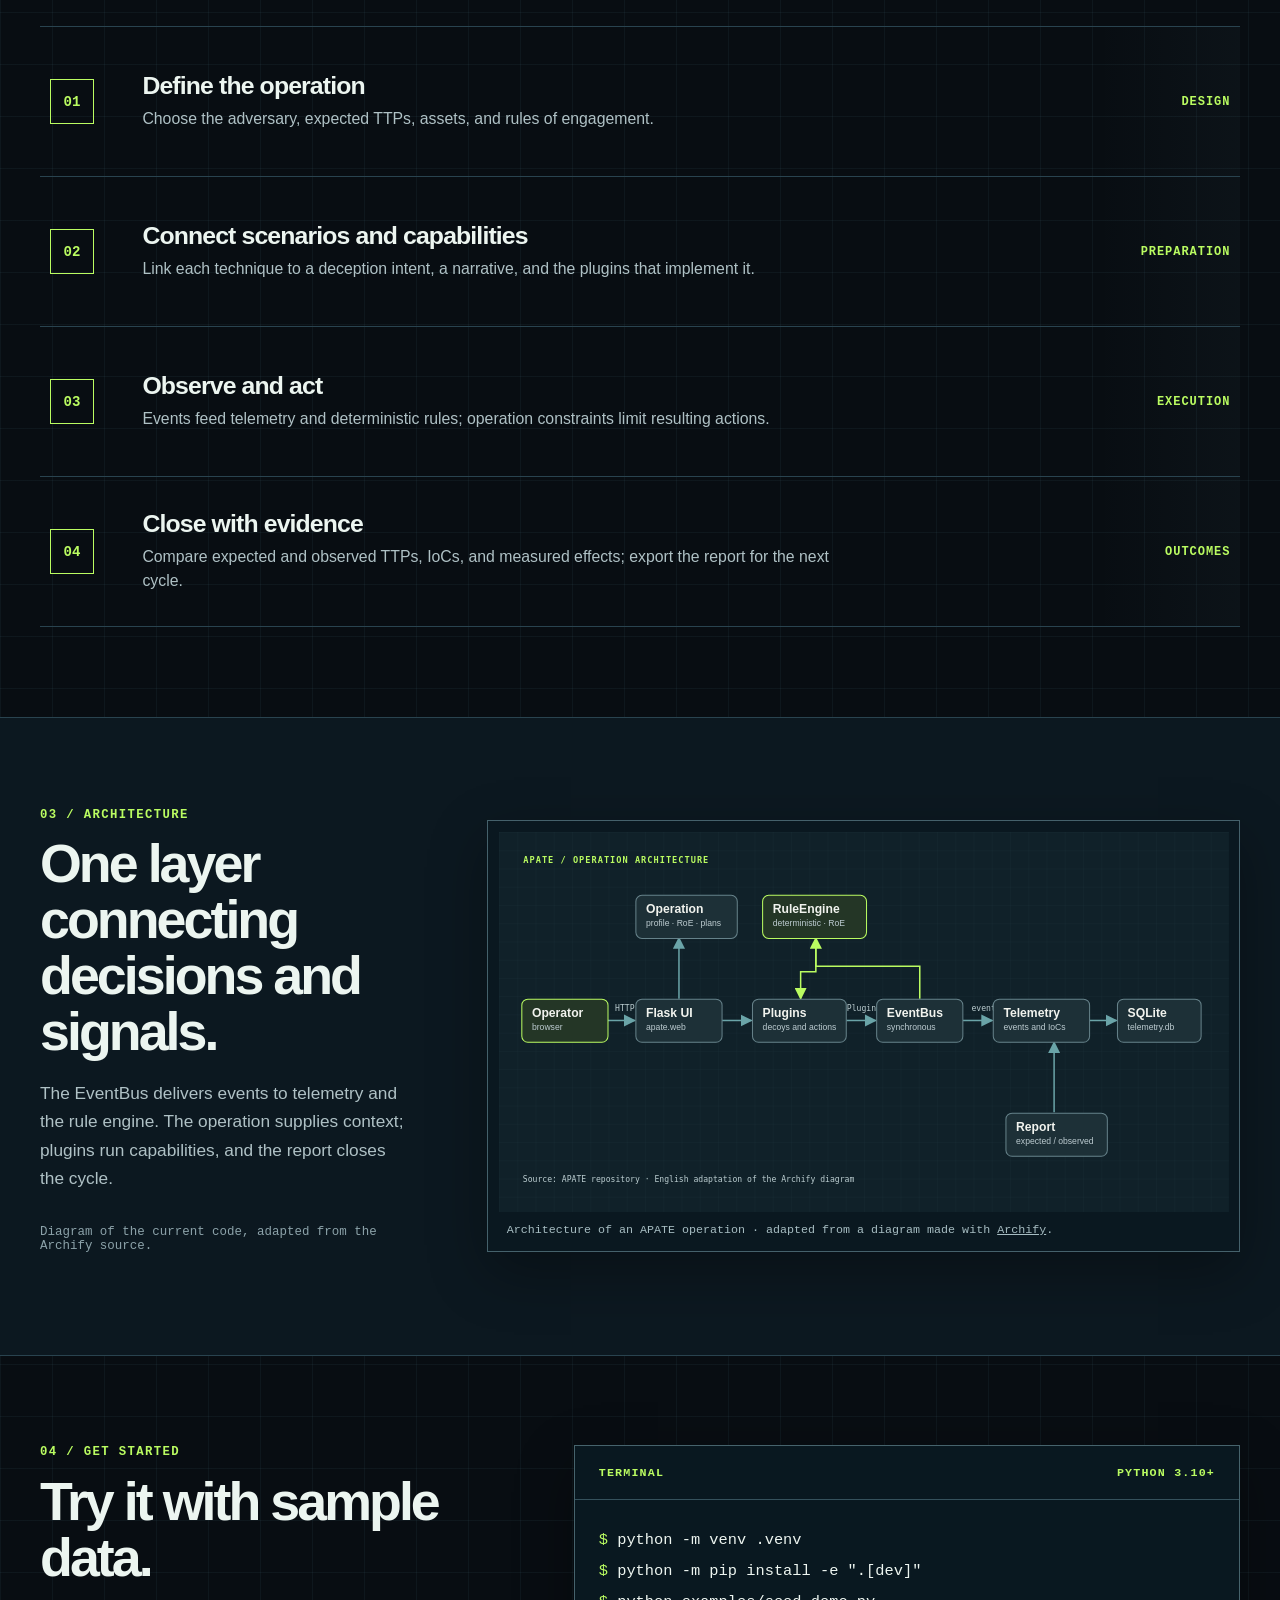
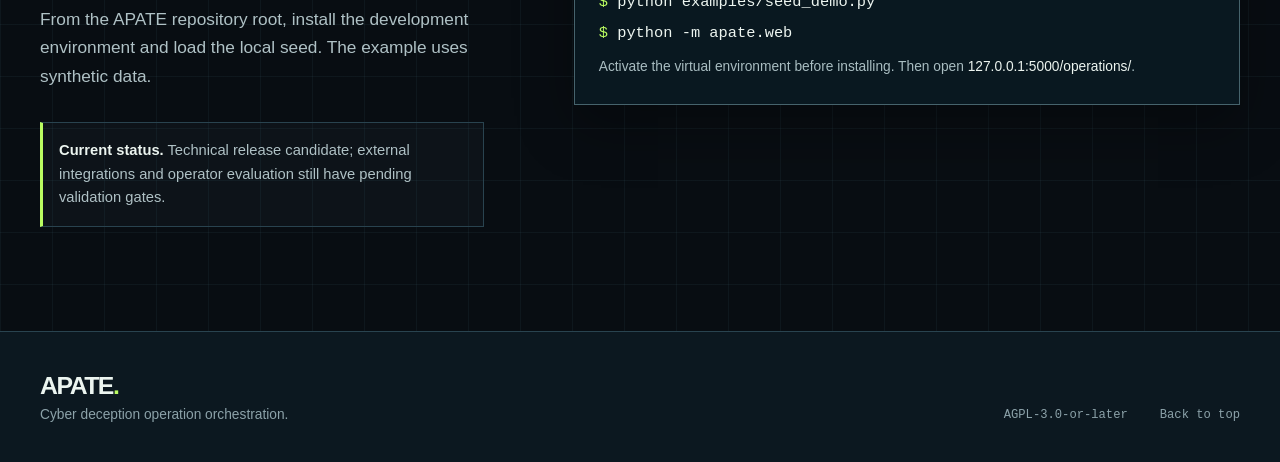
==== commit 19ff7273: "style: make APATE showcase hero substantially smaller" ====
--- a/index.html
+++ b/index.html
@@ -8,7 +8,7 @@
   <title>APATE — cyber deception operations</title>
   <link rel="icon" href="assets/favicon.svg" type="image/svg+xml">
   <script src="site.js"></script>
-  <link rel="stylesheet" href="styles.css?v=hero-compact-1">
+  <link rel="stylesheet" href="styles.css?v=hero-compact-3">
 </head>
 <body>
   <a class="skip-link" href="#contenido">Skip to content</a>
--- a/styles.css
+++ b/styles.css
@@ -83,32 +83,32 @@
 .theme-toggle:hover, .theme-toggle[aria-pressed="true"] { border-color: var(--signal); color: var(--signal); background: rgba(129, 195, 111, .06); }
 .theme-symbol { font-size: 1rem; line-height: 1; }
 
-.hero { display: grid; grid-template-columns: minmax(0, 1.02fr) minmax(0, .98fr); align-items: center; gap: clamp(2rem, 4vw, 4.5rem); min-height: 640px; padding-block: clamp(2.5rem, 3.5vw, 4rem); border-bottom: 1px solid var(--line); }
-.hero-copy { position: relative; padding-block: .75rem; }
+.hero { display: grid; grid-template-columns: minmax(0, 1.02fr) minmax(0, .98fr); align-items: center; gap: clamp(1.5rem, 3vw, 3rem); min-height: 500px; padding-block: clamp(1.5rem, 2.5vw, 2.5rem); border-bottom: 1px solid var(--line); }
+.hero-copy { position: relative; padding-block: .4rem; }
 .hero-copy::before, .hero-copy::after { content: ""; position: absolute; left: 0; width: 5rem; height: 1px; background: var(--signal); }
 .hero-copy::before { top: 0; }
 .hero-copy::after { bottom: 0; }
-.eyebrow { margin: 0 0 1.3rem; color: var(--signal); font: 700 .77rem "Courier New", monospace; letter-spacing: .11em; text-transform: uppercase; }
+.eyebrow { margin: 0 0 .9rem; color: var(--signal); font: 700 .77rem "Courier New", monospace; letter-spacing: .11em; text-transform: uppercase; }
 .eyebrow-line { display: inline-block; width: 1.2rem; height: 2px; margin: 0 .6rem .22rem 0; background: currentColor; }
 h1, h2, h3, p { overflow-wrap: break-word; }
 h1, h2, h3 { margin-top: 0; }
-h1 { margin-bottom: 1.3rem; font-size: clamp(3.25rem, 4.8vw, 5.7rem); line-height: .99; letter-spacing: -.068em; font-weight: 900; }
+h1 { margin-bottom: 1rem; font-size: clamp(2.5rem, 3.3vw, 3.75rem); line-height: 1.02; letter-spacing: -.06em; font-weight: 900; }
 h1 em { color: var(--signal); font-style: normal; }
-.hero-lede { max-width: 37rem; margin-bottom: 0; color: var(--body-text); font-size: clamp(1.05rem, 1.4vw, 1.2rem); line-height: 1.65; }
-.hero-actions { display: flex; flex-wrap: wrap; gap: .8rem; margin-top: 1.8rem; }
+.hero-lede { max-width: 37rem; margin-bottom: 0; color: var(--body-text); font-size: clamp(.98rem, 1.15vw, 1.05rem); line-height: 1.5; }
+.hero-actions { display: flex; flex-wrap: wrap; gap: .8rem; margin-top: 1.2rem; }
 .button { display: inline-flex; align-items: center; justify-content: center; min-height: 3.4rem; padding: .8rem 1.3rem; border: 1px solid var(--line); font: 700 .82rem "Courier New", monospace; letter-spacing: .04em; text-decoration: none; text-transform: uppercase; transition: transform .2s, background .2s, color .2s; }
 .button:hover { transform: translateY(-2px); }
 .button-primary { border-color: var(--signal); color: var(--signal-ink); background: var(--signal); }
 .button-primary:hover { box-shadow: 0 0 24px rgba(186, 252, 97, .22); }
 .button-secondary { color: var(--ink); background: var(--paper); }
 .button-secondary:hover { border-color: var(--signal); color: var(--signal); }
-.hero-note { margin: 1.4rem 0 0; padding-left: 1rem; border-left: 2px solid var(--signal); color: var(--muted); font: .75rem/1.6 "Courier New", monospace; }
+.hero-note { margin: .8rem 0 0; padding-left: 1rem; border-left: 2px solid var(--signal); color: var(--muted); font: .75rem/1.6 "Courier New", monospace; }
 
 .hero-visual {
   position: relative;
-  min-height: 520px;
+  min-height: 390px;
   overflow: hidden;
-  padding: clamp(1.1rem, 2vw, 1.8rem);
+  padding: clamp(.9rem, 1.5vw, 1.3rem);
   border: 1px solid #4b6670;
   color: #edf6ef;
   background-color: var(--night);
@@ -121,23 +121,23 @@
 }
 .hero-visual::before { content: ""; position: absolute; top: 0; left: 0; width: 88px; height: 3px; background: var(--panel-signal); }
 .visual-top, .visual-bottom { display: flex; align-items: center; justify-content: space-between; gap: 1rem; font: 700 .72rem "Courier New", monospace; letter-spacing: .1em; }
-.visual-top { padding-bottom: 1rem; border-bottom: 1px solid var(--night-line); }
+.visual-top { padding-bottom: .7rem; border-bottom: 1px solid var(--night-line); }
 .visual-id { color: var(--panel-signal); }
-.visual-grid { position: relative; margin-top: 1.5rem; padding-left: 2.3rem; }
-.visual-main { position: relative; padding: 1.2rem; border: 1px solid var(--panel-signal); color: #eff8ee; background: rgba(186, 252, 97, .065); }
+.visual-grid { position: relative; margin-top: .9rem; padding-left: 2.3rem; }
+.visual-main { position: relative; padding: .9rem; border: 1px solid var(--panel-signal); color: #eff8ee; background: rgba(186, 252, 97, .065); }
 .visual-main::before { content: ""; position: absolute; top: 2rem; left: -2.3rem; width: 2.3rem; height: 1px; background: var(--panel-signal); }
 .visual-label, .visual-index { color: var(--panel-signal); font: 700 .76rem "Courier New", monospace; }
-.visual-main strong { display: block; margin: .6rem 0; font-size: clamp(1.7rem, 2.5vw, 2.4rem); letter-spacing: -.045em; }
+.visual-main strong { display: block; margin: .45rem 0; font-size: clamp(1.5rem, 2vw, 2rem); letter-spacing: -.045em; }
 .visual-main p { margin: 0; color: #bbced0; font-size: .89rem; line-height: 1.5; }
 .visual-rail { position: absolute; left: .55rem; top: 1.5rem; bottom: 1rem; width: 1px; background: var(--panel-signal); }
 .visual-rail span { position: absolute; left: -3px; width: 7px; height: 7px; border-radius: 50%; background: var(--panel-signal); }
 .visual-rail span:nth-child(1) { top: 0; }
 .visual-rail span:nth-child(2) { top: 50%; }
 .visual-rail span:nth-child(3) { bottom: 0; }
-.visual-step { display: grid; grid-template-columns: 2.4rem minmax(0, 1fr) auto; align-items: baseline; gap: .5rem; padding: .8rem .75rem; border-bottom: 1px solid var(--night-line); background: rgba(255, 255, 255, .025); font-size: 1.06rem; font-weight: 800; }
+.visual-step { display: grid; grid-template-columns: 2.4rem minmax(0, 1fr) auto; align-items: baseline; gap: .5rem; padding: .5rem .75rem; border-bottom: 1px solid var(--night-line); background: rgba(255, 255, 255, .025); font-size: .98rem; font-weight: 800; }
 .visual-step:nth-child(2n) { background: rgba(255, 255, 255, .055); }
 .visual-step small { color: #9eb3b9; font: .72rem "Courier New", monospace; text-align: right; }
-.visual-bottom { justify-content: flex-start; margin-top: 1.2rem; color: #9eb3b9; font-size: .63rem; line-height: 1.5; }
+.visual-bottom { justify-content: flex-start; margin-top: .8rem; color: #9eb3b9; font-size: .63rem; line-height: 1.5; }
 .visual-pulse { flex: 0 0 auto; width: 7px; height: 7px; background: var(--panel-signal); box-shadow: 0 0 12px rgba(186, 252, 97, .55); }
 
 .section { padding-block: clamp(5rem, 7vw, 8rem); }
@@ -213,11 +213,24 @@
   .nav { width: 100%; overflow-x: auto; gap: 1.2rem; padding-bottom: .3rem; white-space: nowrap; }
   .nav a { font-size: .7rem; }
   .nav-cta { padding: .55rem .65rem; }
-  .hero { padding-block: 2.5rem 3rem; }
-  h1 { font-size: clamp(2.9rem, 10.5vw, 4.7rem); }
-  .hero-visual { padding: 1.1rem; }
-  .visual-step { grid-template-columns: 2rem 1fr; }
-  .visual-step small { grid-column: 2; text-align: left; }
+  .hero { gap: 1.5rem; padding-block: 1.5rem 2rem; }
+  .hero-copy { padding-block: .5rem; }
+  .hero .eyebrow { margin-bottom: .9rem; font-size: .67rem; }
+  h1 { margin-bottom: 1rem; font-size: clamp(2.25rem, 9.4vw, 3.1rem); line-height: 1.02; }
+  .hero-lede { font-size: 1rem; line-height: 1.55; }
+  .hero-actions { gap: .6rem; margin-top: 1.3rem; }
+  .hero .button { min-height: 3rem; padding: .65rem .9rem; font-size: .73rem; }
+  .hero-note { margin-top: 1rem; font-size: .69rem; }
+  .hero-visual { padding: 1rem; }
+  .visual-top { padding-bottom: .8rem; }
+  .visual-grid { margin-top: 1rem; padding-left: 1.4rem; }
+  .visual-main { padding: 1rem; }
+  .visual-main::before { left: -1.4rem; width: 1.4rem; }
+  .visual-main strong { font-size: 1.6rem; }
+  .visual-rail { left: .25rem; }
+  .visual-step { grid-template-columns: 1.6rem 1fr; padding: .5rem; font-size: .95rem; }
+  .visual-step small { display: none; }
+  .visual-bottom { margin-top: 1rem; font-size: .6rem; }
   .feature-grid, .section-heading-split, .section-try { grid-template-columns: 1fr; }
   .feature { min-height: 238px; }
   .feature h3 { margin-top: 2.5rem; }
